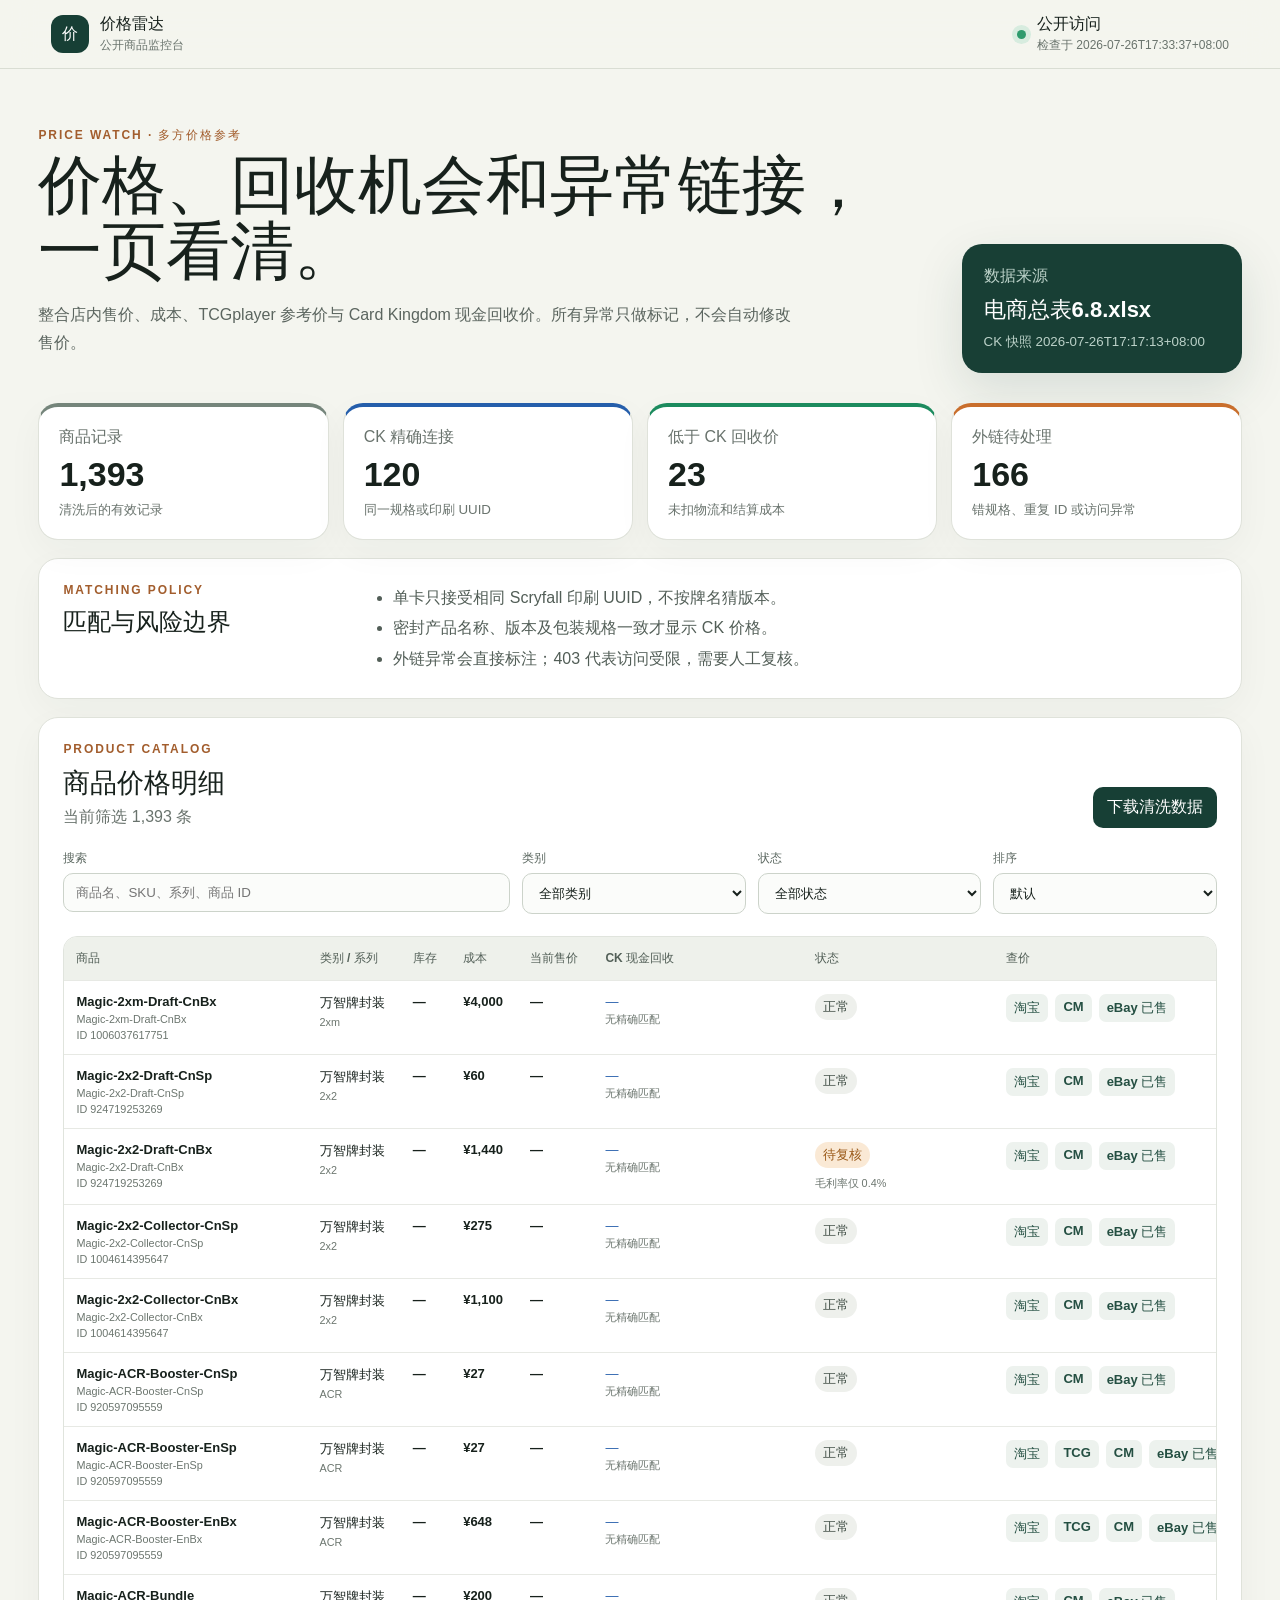
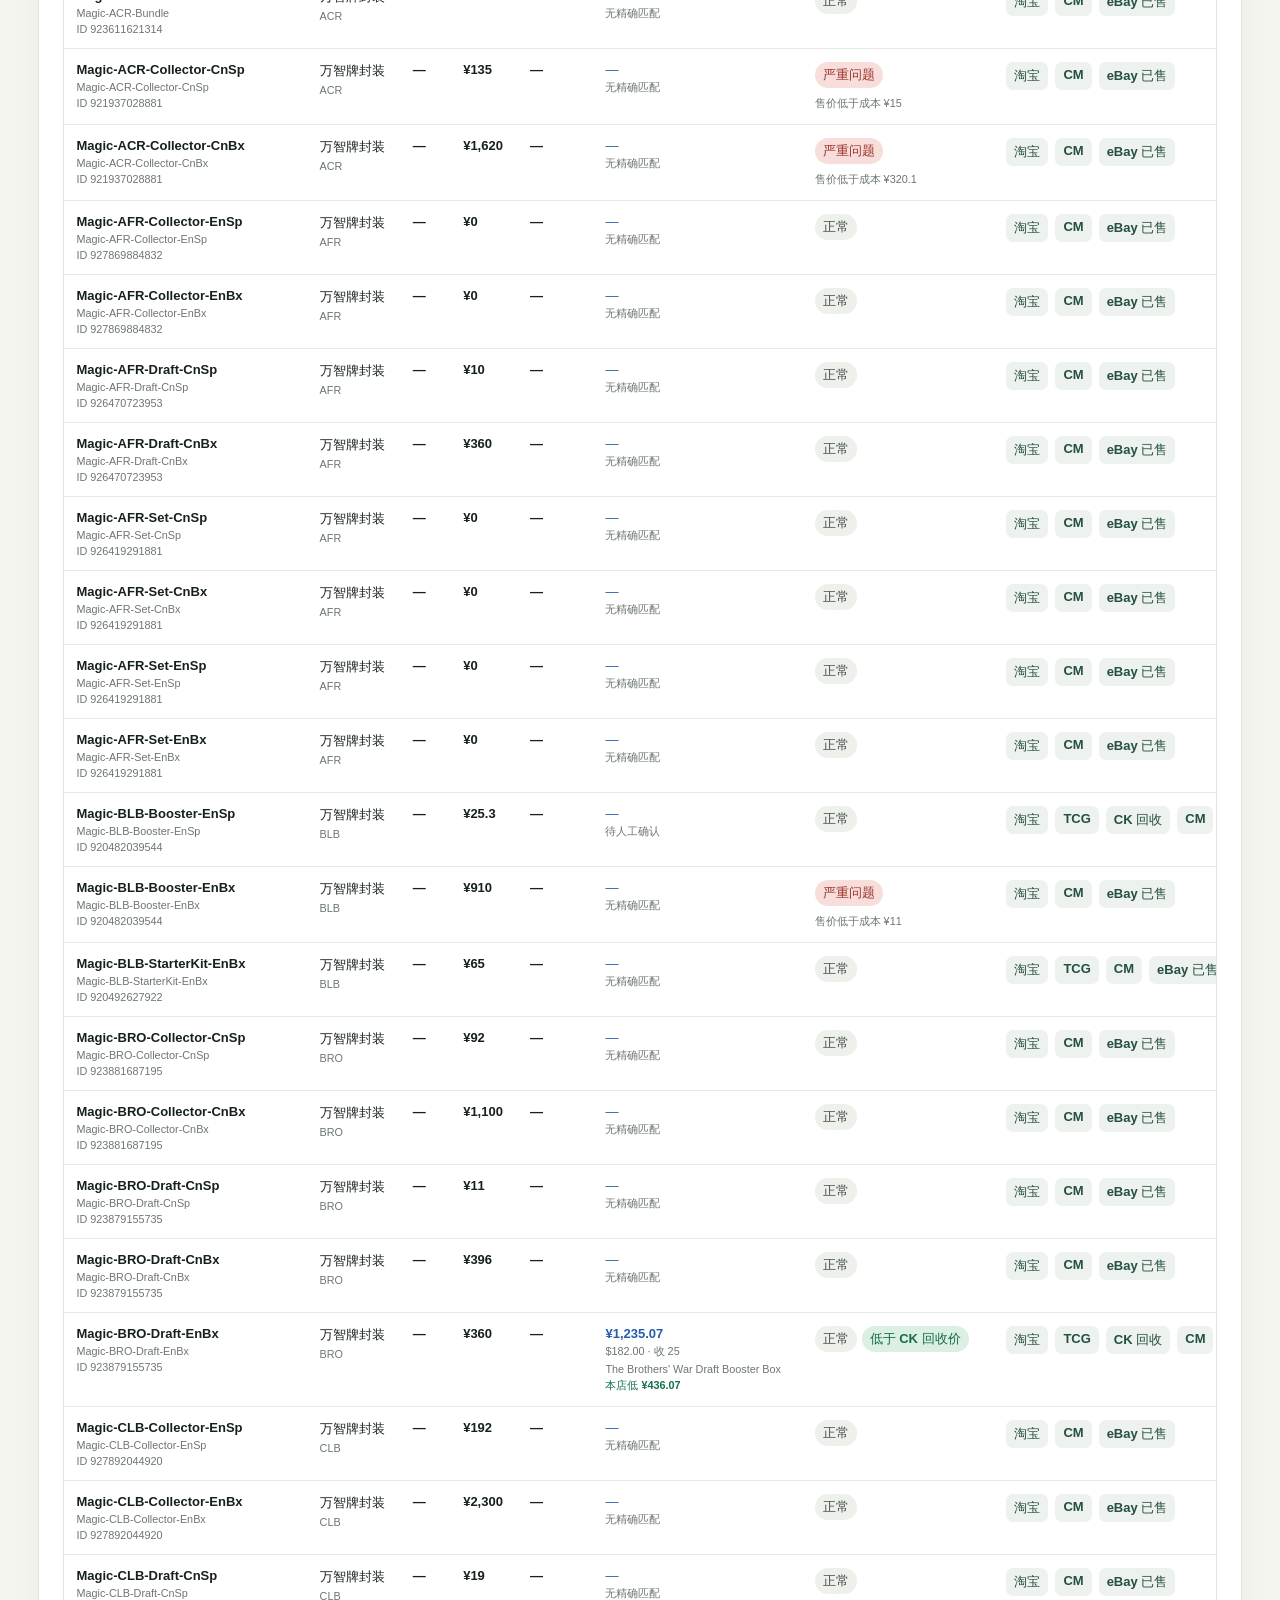
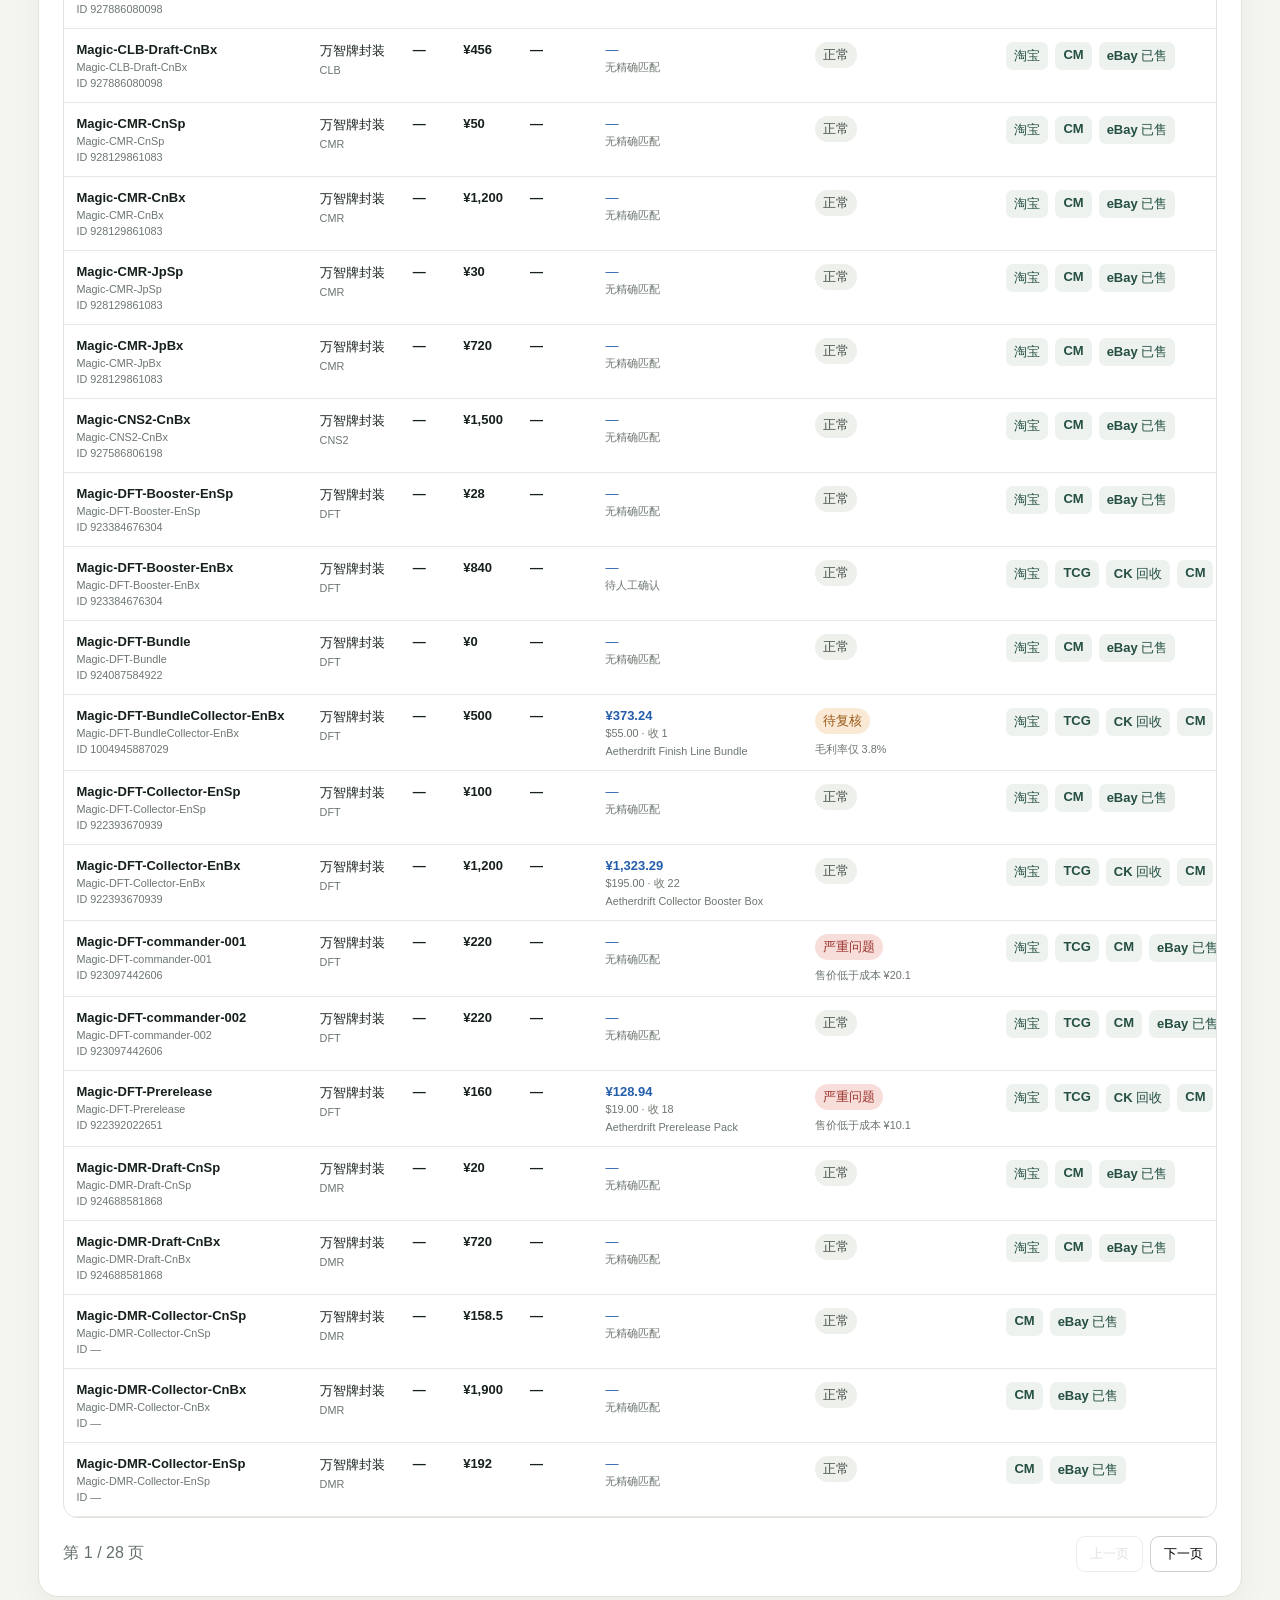
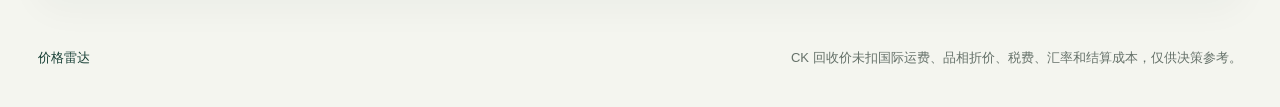
==== price-radar/index.html @ 2ee70a0c "Publish public ecommerce price radar" ====
<!doctype html>
<html lang="zh-CN">
<head>
  <meta charset="utf-8">
  <meta name="viewport" content="width=device-width, initial-scale=1">
  <meta name="description" content="公开的电商商品价格、CK 回收价与外链异常监控台">
  <title>价格雷达｜电商商品监控台</title>
  <link rel="stylesheet" href="./styles.css?v=20260726-1">
</head>
<body>
  <header class="topbar">
    <a class="brand" href="#top"><span class="brand-mark">价</span><span><b>价格雷达</b><small>公开商品监控台</small></span></a>
    <div class="sync-state"><span class="pulse"></span><span><b>公开访问</b><small id="checkedAt">正在载入数据</small></span></div>
  </header>

  <main id="top">
    <section class="hero">
      <div><p class="eyebrow">PRICE WATCH · 多方价格参考</p><h1>价格、回收机会和异常链接，一页看清。</h1><p>整合店内售价、成本、TCGplayer 参考价与 Card Kingdom 现金回收价。所有异常只做标记，不会自动修改售价。</p></div>
      <aside><span>数据来源</span><b id="sourceFile">电商总表</b><small id="ckTime">CK 数据载入中</small></aside>
    </section>

    <section class="kpis" aria-label="价格概览">
      <article><span>商品记录</span><strong id="productCount">—</strong><small>清洗后的有效记录</small></article>
      <article class="ck"><span>CK 精确连接</span><strong id="ckExact">—</strong><small>同一规格或印刷 UUID</small></article>
      <article class="opportunity"><span>低于 CK 回收价</span><strong id="ckBelow">—</strong><small>未扣物流和结算成本</small></article>
      <article class="warning"><span>外链待处理</span><strong id="linkIssues">—</strong><small>错规格、重复 ID 或访问异常</small></article>
    </section>

    <section class="notes panel">
      <div><p class="eyebrow">MATCHING POLICY</p><h2>匹配与风险边界</h2></div>
      <ul><li><b>单卡</b>只接受相同 Scryfall 印刷 UUID，不按牌名猜版本。</li><li><b>密封产品</b>名称、版本及包装规格一致才显示 CK 价格。</li><li><b>外链异常</b>会直接标注；403 代表访问受限，需要人工复核。</li></ul>
    </section>

    <section class="catalog panel">
      <div class="catalog-head"><div><p class="eyebrow">PRODUCT CATALOG</p><h2>商品价格明细</h2><span id="resultCount">正在载入</span></div><a class="download" href="./data/products.csv" download>下载清洗数据</a></div>
      <div class="filters">
        <label class="search"><span>搜索</span><input id="search" type="search" placeholder="商品名、SKU、系列、商品 ID"></label>
        <label><span>类别</span><select id="category"><option value="">全部类别</option></select></label>
        <label><span>状态</span><select id="status"><option value="">全部状态</option><option value="below-ck">低于 CK 回收价</option><option value="ck-exact">CK 精确连接</option><option value="link-issue">外链有问题</option><option value="critical">严重问题</option><option value="review">待复核</option><option value="below-external">低于外网价</option></select></label>
        <label><span>排序</span><select id="sort"><option value="default">默认</option><option value="ck-gap">CK 价差从高到低</option><option value="price-desc">售价从高到低</option><option value="price-asc">售价从低到高</option><option value="stock">库存从高到低</option></select></label>
      </div>
      <div class="table-wrap"><table><thead><tr><th>商品</th><th>类别 / 系列</th><th>库存</th><th>成本</th><th>当前售价</th><th>CK 现金回收</th><th>状态</th><th>查价</th></tr></thead><tbody id="rows"><tr><td colspan="8" class="empty">正在整理商品数据…</td></tr></tbody></table></div>
      <div class="pagination"><span id="pageInfo">第 1 / 1 页</span><div><button id="prev" type="button">上一页</button><button id="next" type="button">下一页</button></div></div>
    </section>
  </main>

  <footer><b>价格雷达</b><span>CK 回收价未扣国际运费、品相折价、税费、汇率和结算成本，仅供决策参考。</span></footer>
  <script src="./app.js?v=20260726-1" defer></script>
</body>
</html>
---- price-radar/styles.css ----
:root{font-family:Inter,"PingFang SC","Microsoft YaHei",sans-serif;color:#17211c;background:#f4f5ef;font-synthesis:none}*{box-sizing:border-box}html{scroll-behavior:smooth}body{margin:0}a{color:inherit}.topbar{position:sticky;top:0;z-index:10;display:flex;justify-content:space-between;align-items:center;padding:14px max(4vw,24px);background:rgba(244,245,239,.94);backdrop-filter:blur(16px);border-bottom:1px solid #d9ddd3}.brand,.sync-state{display:flex;align-items:center;gap:11px;text-decoration:none}.brand-mark{display:grid;place-items:center;width:38px;height:38px;border-radius:12px;background:#173f35;color:#fff;font-weight:800}.brand b,.brand small,.sync-state b,.sync-state small{display:block}.brand small,.sync-state small{color:#6a746d;font-size:12px;margin-top:2px}.pulse{width:9px;height:9px;border-radius:50%;background:#2e9b6d;box-shadow:0 0 0 5px #d7ecdf}main,footer{width:min(1540px,94vw);margin:auto}.hero{display:grid;grid-template-columns:minmax(0,1fr) 280px;gap:28px;align-items:end;padding:58px 0 30px}.eyebrow{margin:0 0 9px;color:#a25d2d;font-size:12px;letter-spacing:.16em;font-weight:800}.hero h1{font-size:clamp(34px,5vw,68px);line-height:1.03;max-width:900px;margin:0}.hero p:not(.eyebrow){max-width:760px;color:#5b655f;line-height:1.75}.hero aside{padding:22px;border-radius:20px;background:#183f35;color:#fff;box-shadow:0 18px 50px #183f3520}.hero aside span,.hero aside small{display:block;color:#bcd2c9}.hero aside b{display:block;font-size:22px;margin:8px 0}.kpis{display:grid;grid-template-columns:repeat(4,1fr);gap:14px;margin-bottom:18px}.kpis article,.panel{background:#fff;border:1px solid #dfe2da;border-radius:20px;box-shadow:0 12px 36px #20342b0a}.kpis article{padding:20px;border-top:4px solid #75857b}.kpis article.ck{border-top-color:#255eab}.kpis article.opportunity{border-top-color:#1c8b5e}.kpis article.warning{border-top-color:#c96e2c}.kpis span,.kpis small{display:block;color:#69736d}.kpis strong{display:block;font-size:34px;margin:7px 0}.notes{display:grid;grid-template-columns:280px 1fr;gap:30px;padding:24px;margin-bottom:18px}.notes h2,.catalog h2{margin:0}.notes ul{margin:0;padding-left:20px;line-height:1.9;color:#525e57}.catalog{padding:24px;margin-bottom:28px}.catalog-head{display:flex;justify-content:space-between;align-items:end}.catalog-head h2{font-size:27px}.catalog-head span{display:block;color:#69736d;margin-top:6px}.download{padding:10px 14px;border-radius:10px;background:#173f35;color:#fff;text-decoration:none;font-weight:700}.filters{display:grid;grid-template-columns:2fr repeat(3,1fr);gap:12px;margin:22px 0}.filters label span{display:block;font-size:12px;font-weight:700;margin:0 0 6px;color:#5c6861}.filters input,.filters select{width:100%;padding:11px 12px;border:1px solid #ccd3ca;border-radius:10px;background:#fbfcfa;color:#17211c}.table-wrap{overflow:auto;border:1px solid #e0e4dd;border-radius:14px}table{border-collapse:collapse;width:100%;min-width:1260px}th,td{padding:13px 12px;border-bottom:1px solid #e7e9e4;text-align:left;vertical-align:top}th{position:sticky;top:0;background:#eef1eb;font-size:12px;color:#536058;white-space:nowrap}td{font-size:13px}td strong,td small{display:block}td small{color:#6c766f;margin-top:4px}.money{font-variant-numeric:tabular-nums;font-weight:750}.ck-price{color:#255eab}.gap{color:#13724b!important;font-weight:750}.bad{color:#ad3c32!important}.badge{display:inline-block!important;width:max-content;padding:4px 8px;border-radius:999px;background:#eef0ec;color:#445149!important;font-weight:700;margin:0 5px 5px 0!important}.badge.danger{background:#f8dedb;color:#9b332b!important}.badge.review{background:#fae9d5;color:#995817!important}.badge.opportunity{background:#dcefe5;color:#176d49!important}.links{display:flex;gap:7px;flex-wrap:wrap}.links a{padding:5px 8px;border-radius:7px;background:#edf2ee;color:#244f42;font-weight:700;text-decoration:none}.pagination{display:flex;justify-content:space-between;align-items:center;margin-top:18px;color:#647069}.pagination button{border:1px solid #cbd2ca;border-radius:9px;background:#fff;padding:8px 13px;margin-left:7px}.pagination button:disabled{opacity:.4}.empty{text-align:center;padding:42px;color:#68736c}footer{display:flex;justify-content:space-between;gap:24px;padding:24px 0 40px;color:#657169;font-size:13px}footer b{color:#173f35}@media(max-width:900px){.hero{grid-template-columns:1fr;padding-top:34px}.kpis{grid-template-columns:repeat(2,1fr)}.notes{grid-template-columns:1fr}.filters{grid-template-columns:1fr 1fr}}@media(max-width:560px){.sync-state b{font-size:13px}.sync-state small{display:none}.kpis,.filters{grid-template-columns:1fr}.catalog-head,footer{align-items:flex-start;flex-direction:column}.catalog{padding:15px}.hero h1{font-size:38px}}
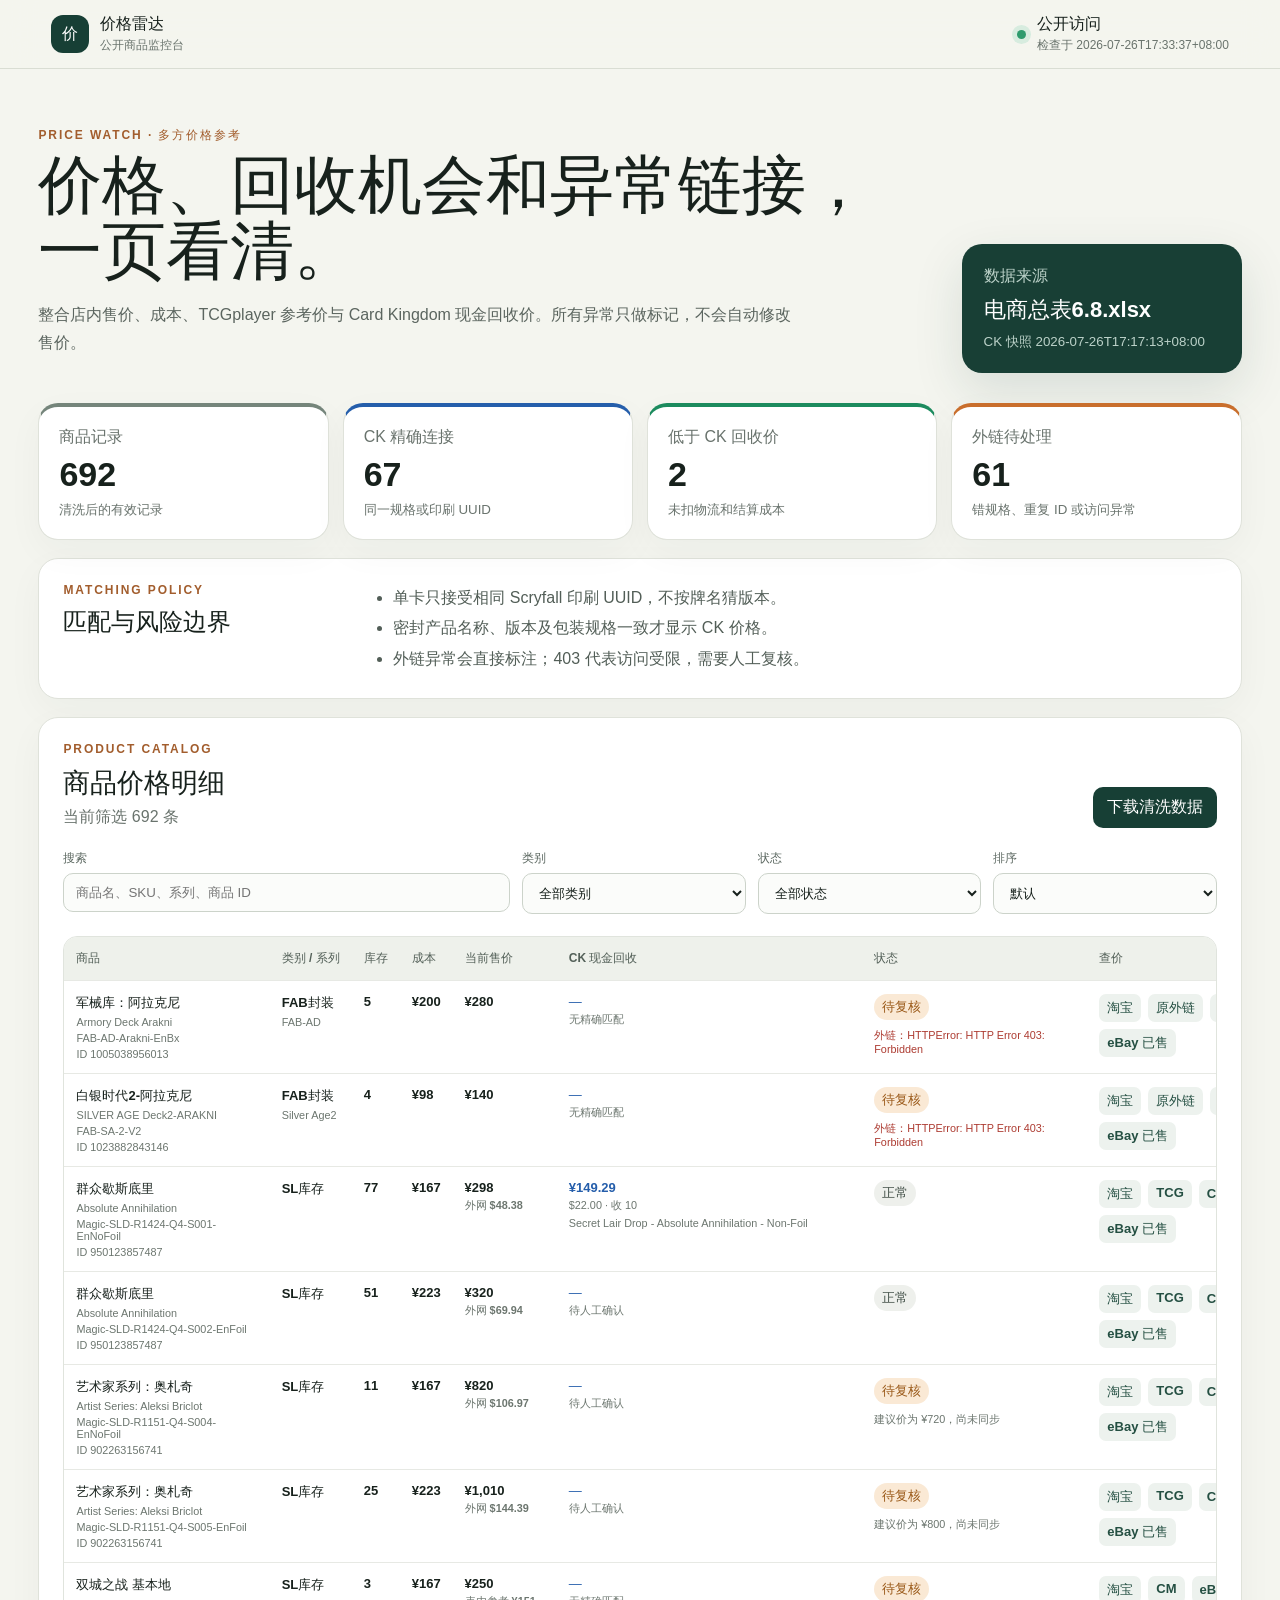
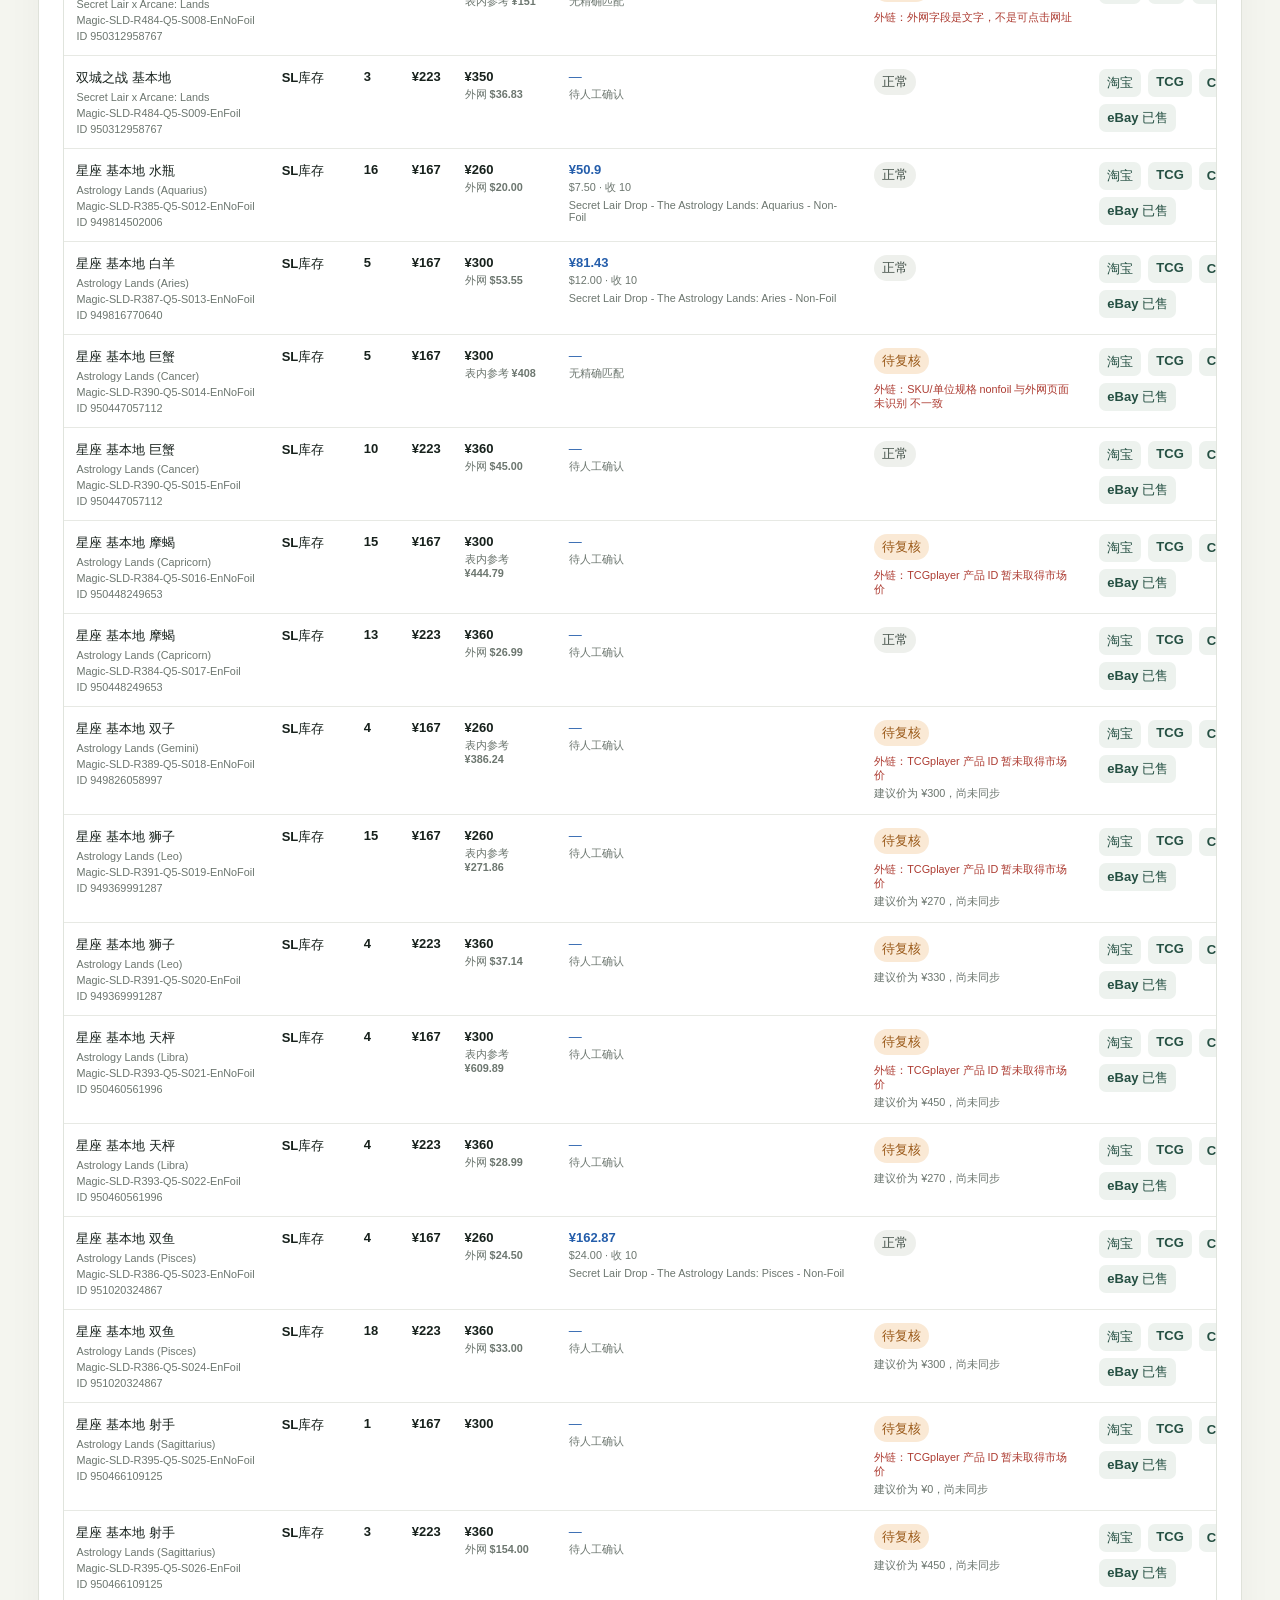
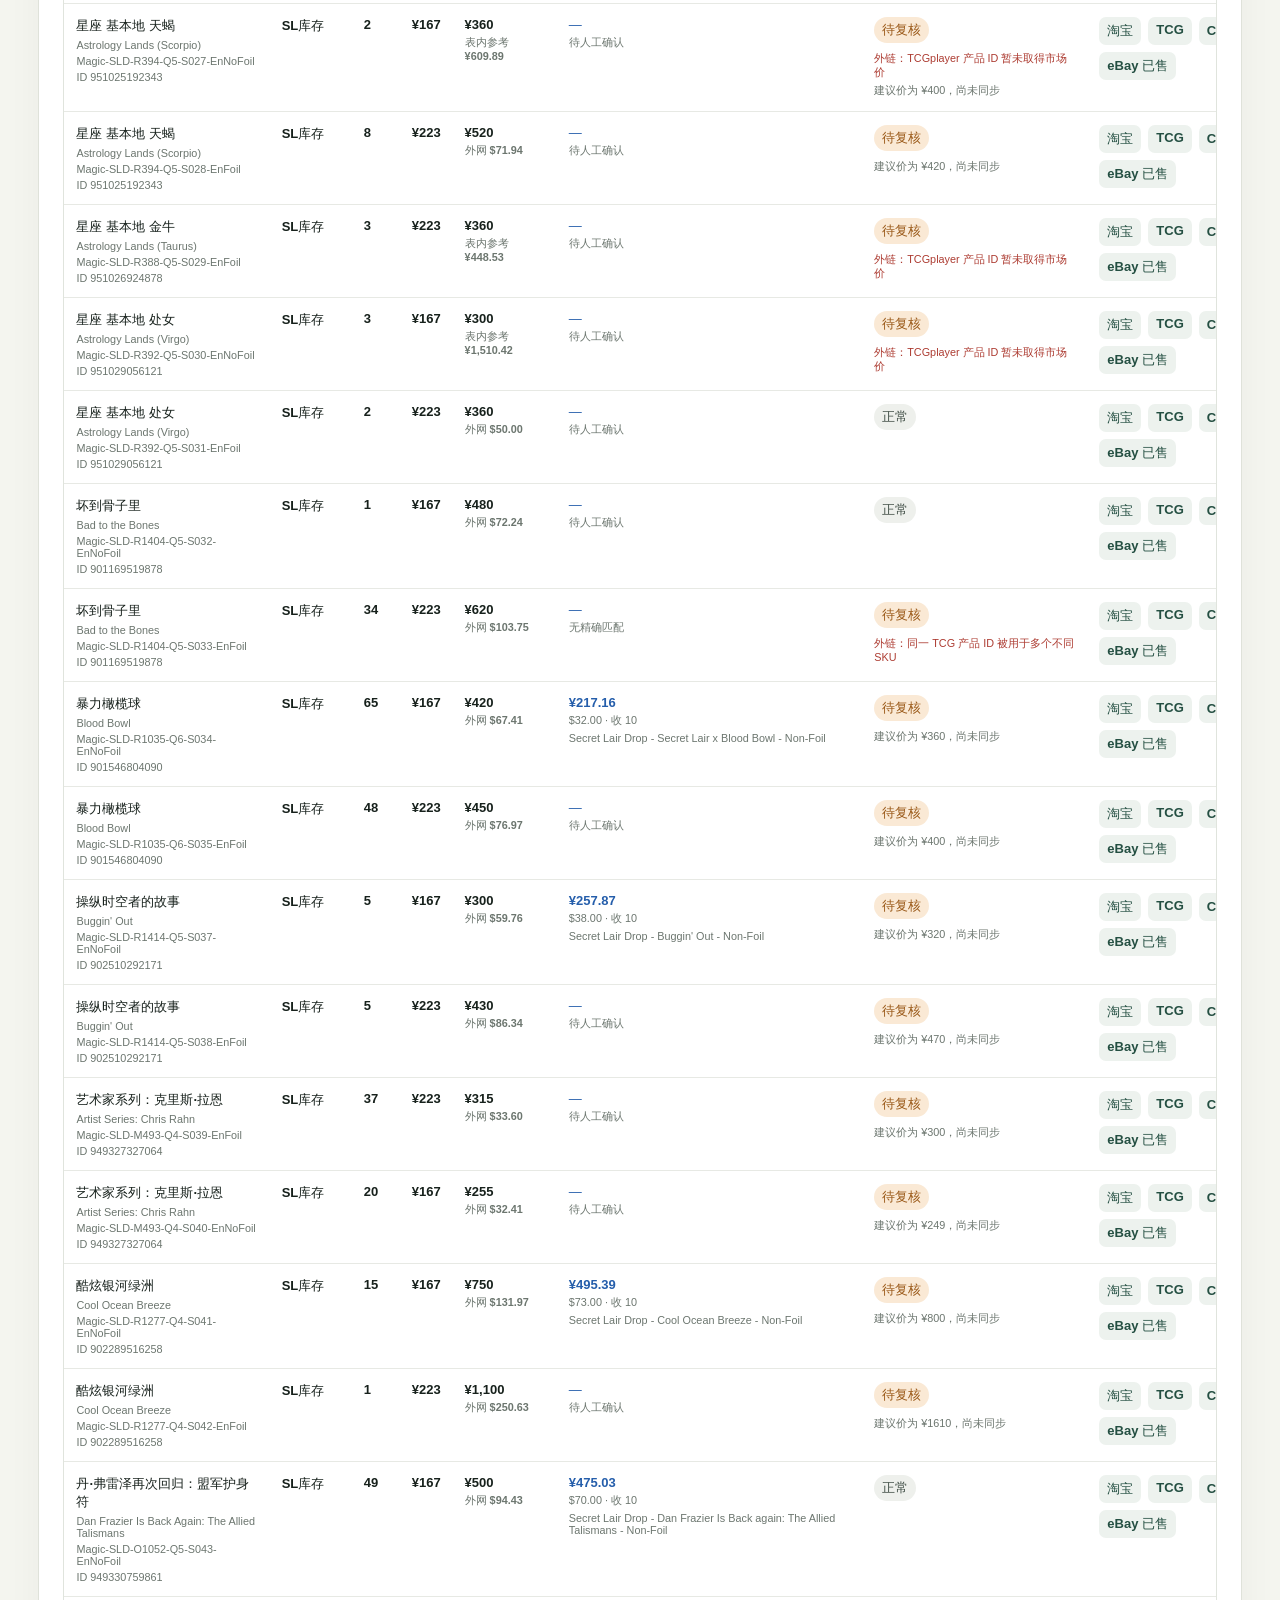
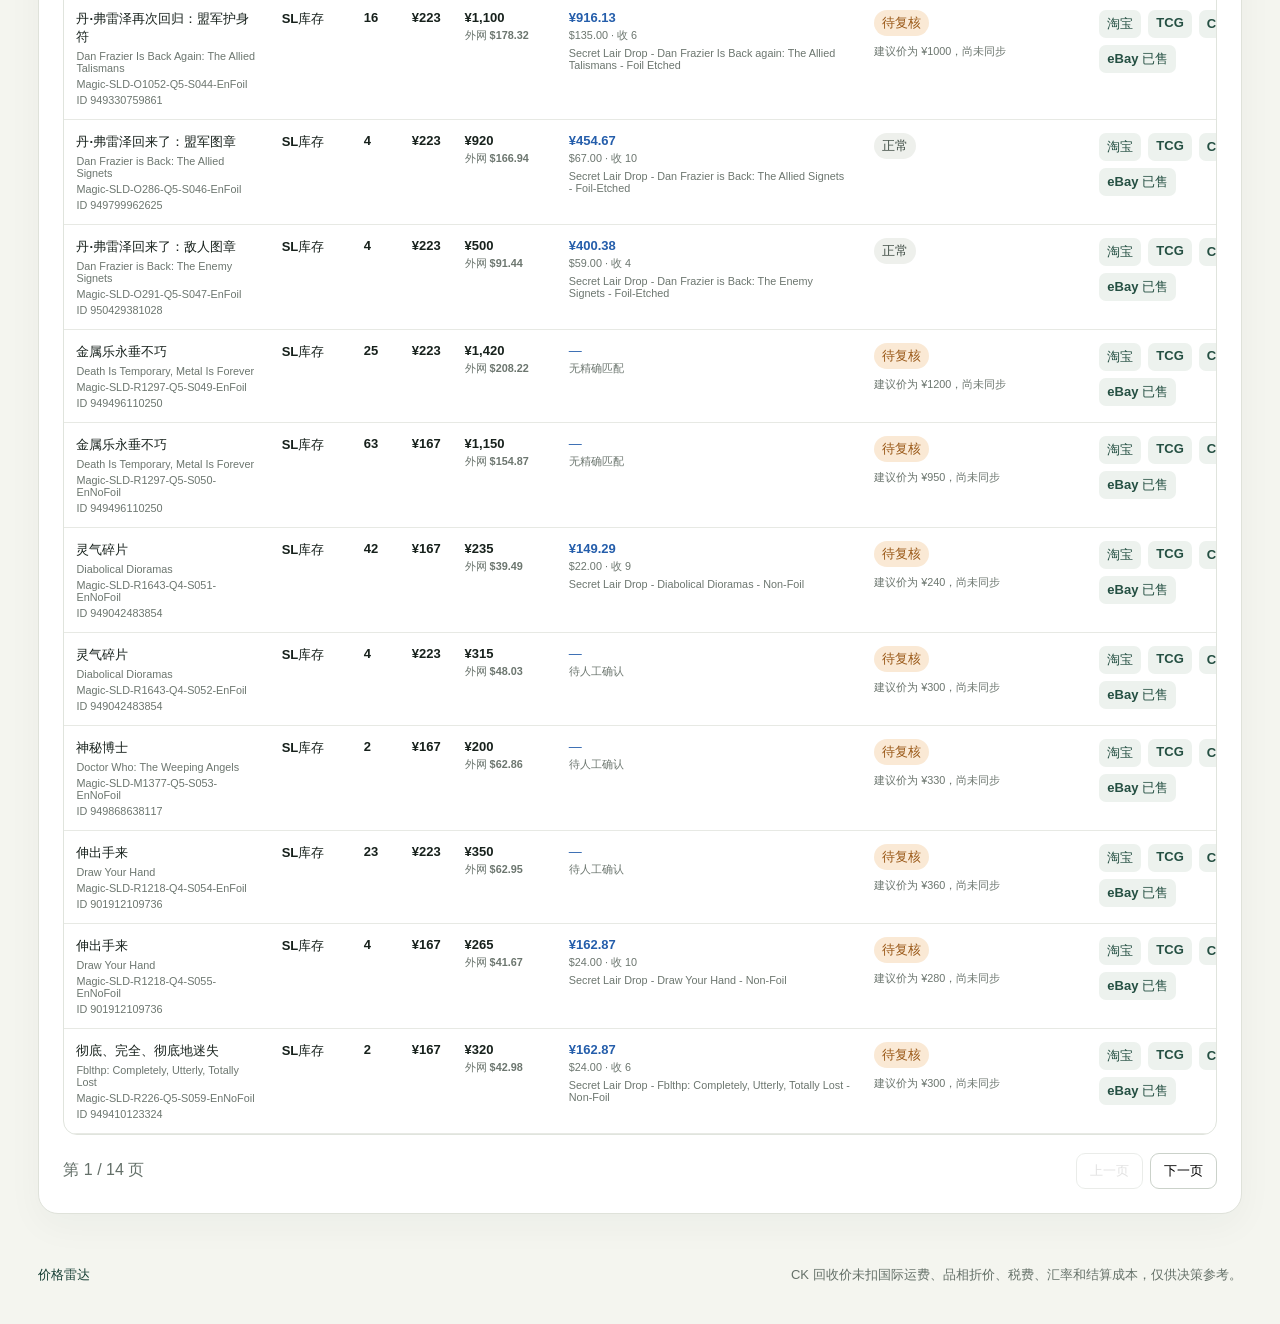
==== commit 9bffd7e5: "Hide empty inventory and restore Chinese names" ====
--- a/price-radar/index.html
+++ b/price-radar/index.html
@@ -5,7 +5,7 @@
   <meta name="viewport" content="width=device-width, initial-scale=1">
   <meta name="description" content="公开的电商商品价格、CK 回收价与外链异常监控台">
   <title>价格雷达｜电商商品监控台</title>
-  <link rel="stylesheet" href="./styles.css?v=20260726-1">
+  <link rel="stylesheet" href="./styles.css?v=20260726-2">
 </head>
 <body>
   <header class="topbar">
@@ -45,6 +45,6 @@
   </main>
 
   <footer><b>价格雷达</b><span>CK 回收价未扣国际运费、品相折价、税费、汇率和结算成本，仅供决策参考。</span></footer>
-  <script src="./app.js?v=20260726-1" defer></script>
+  <script src="./app.js?v=20260726-2" defer></script>
 </body>
 </html>
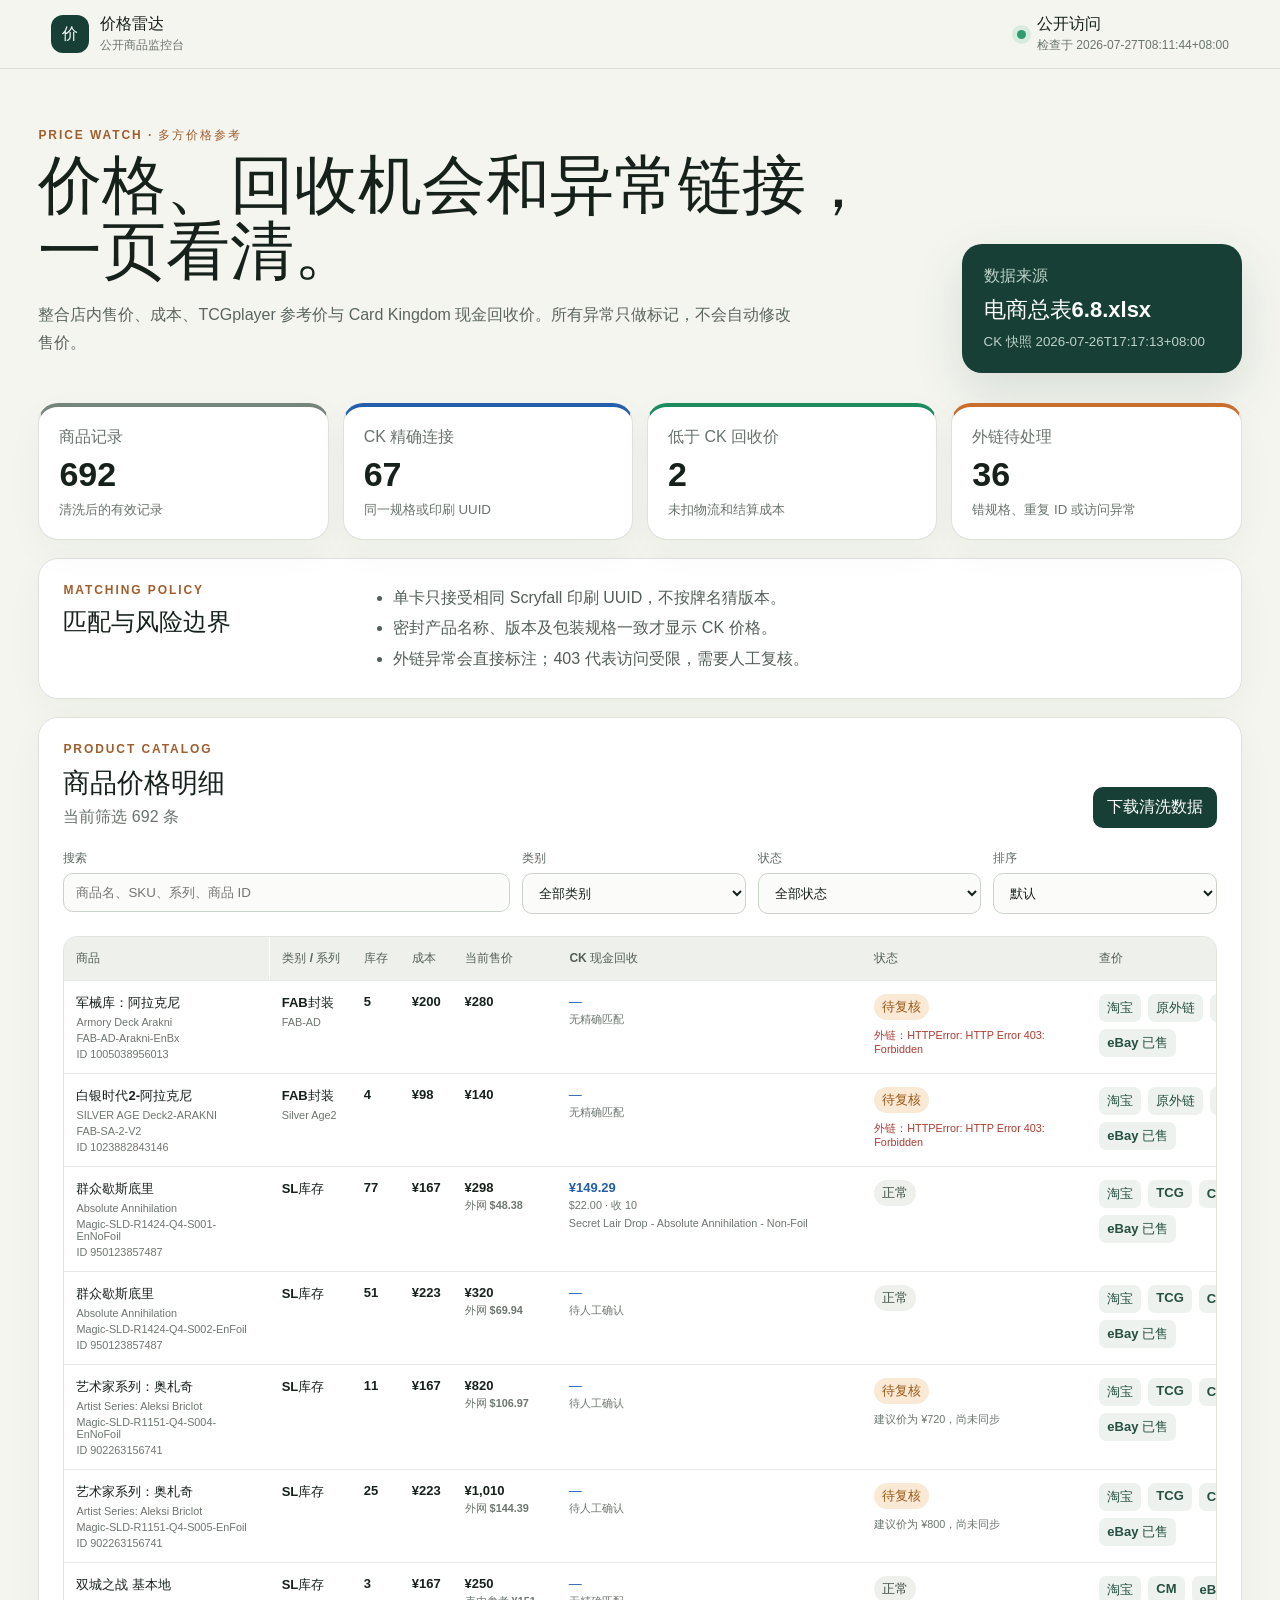
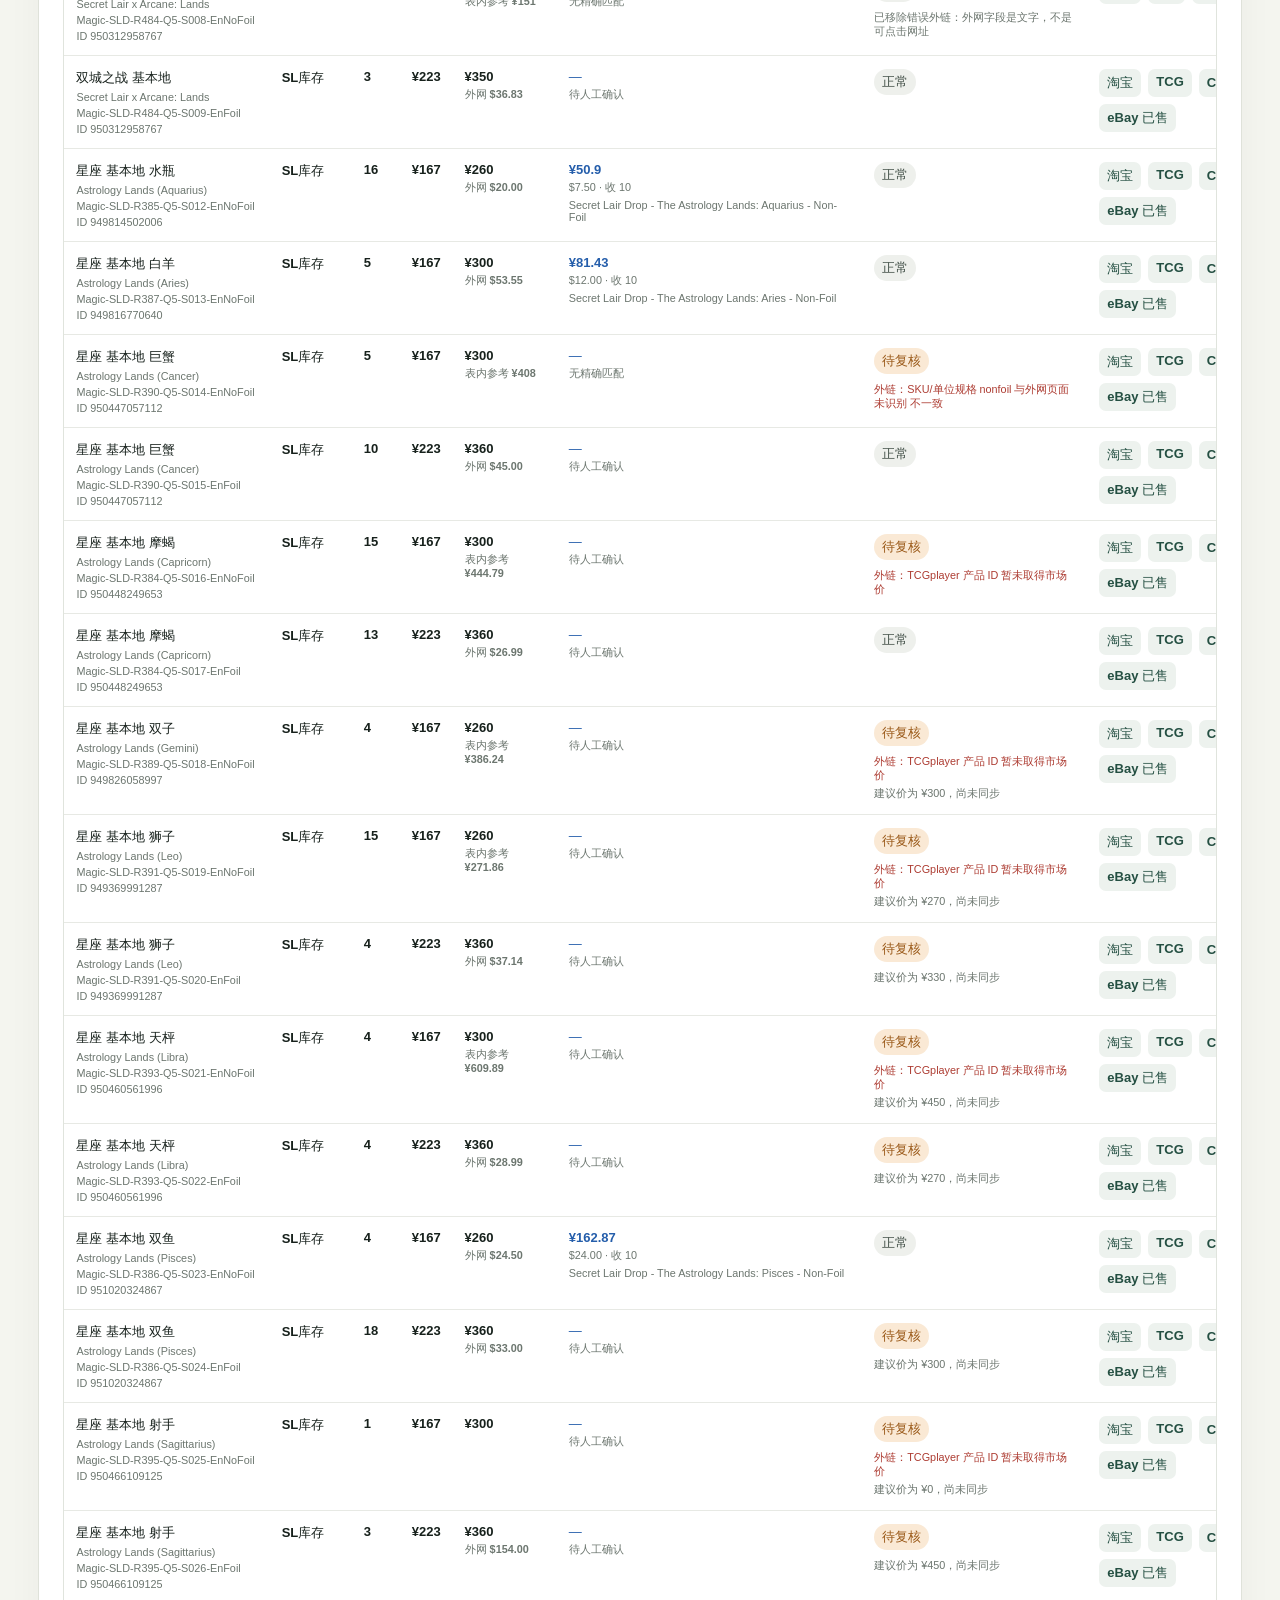
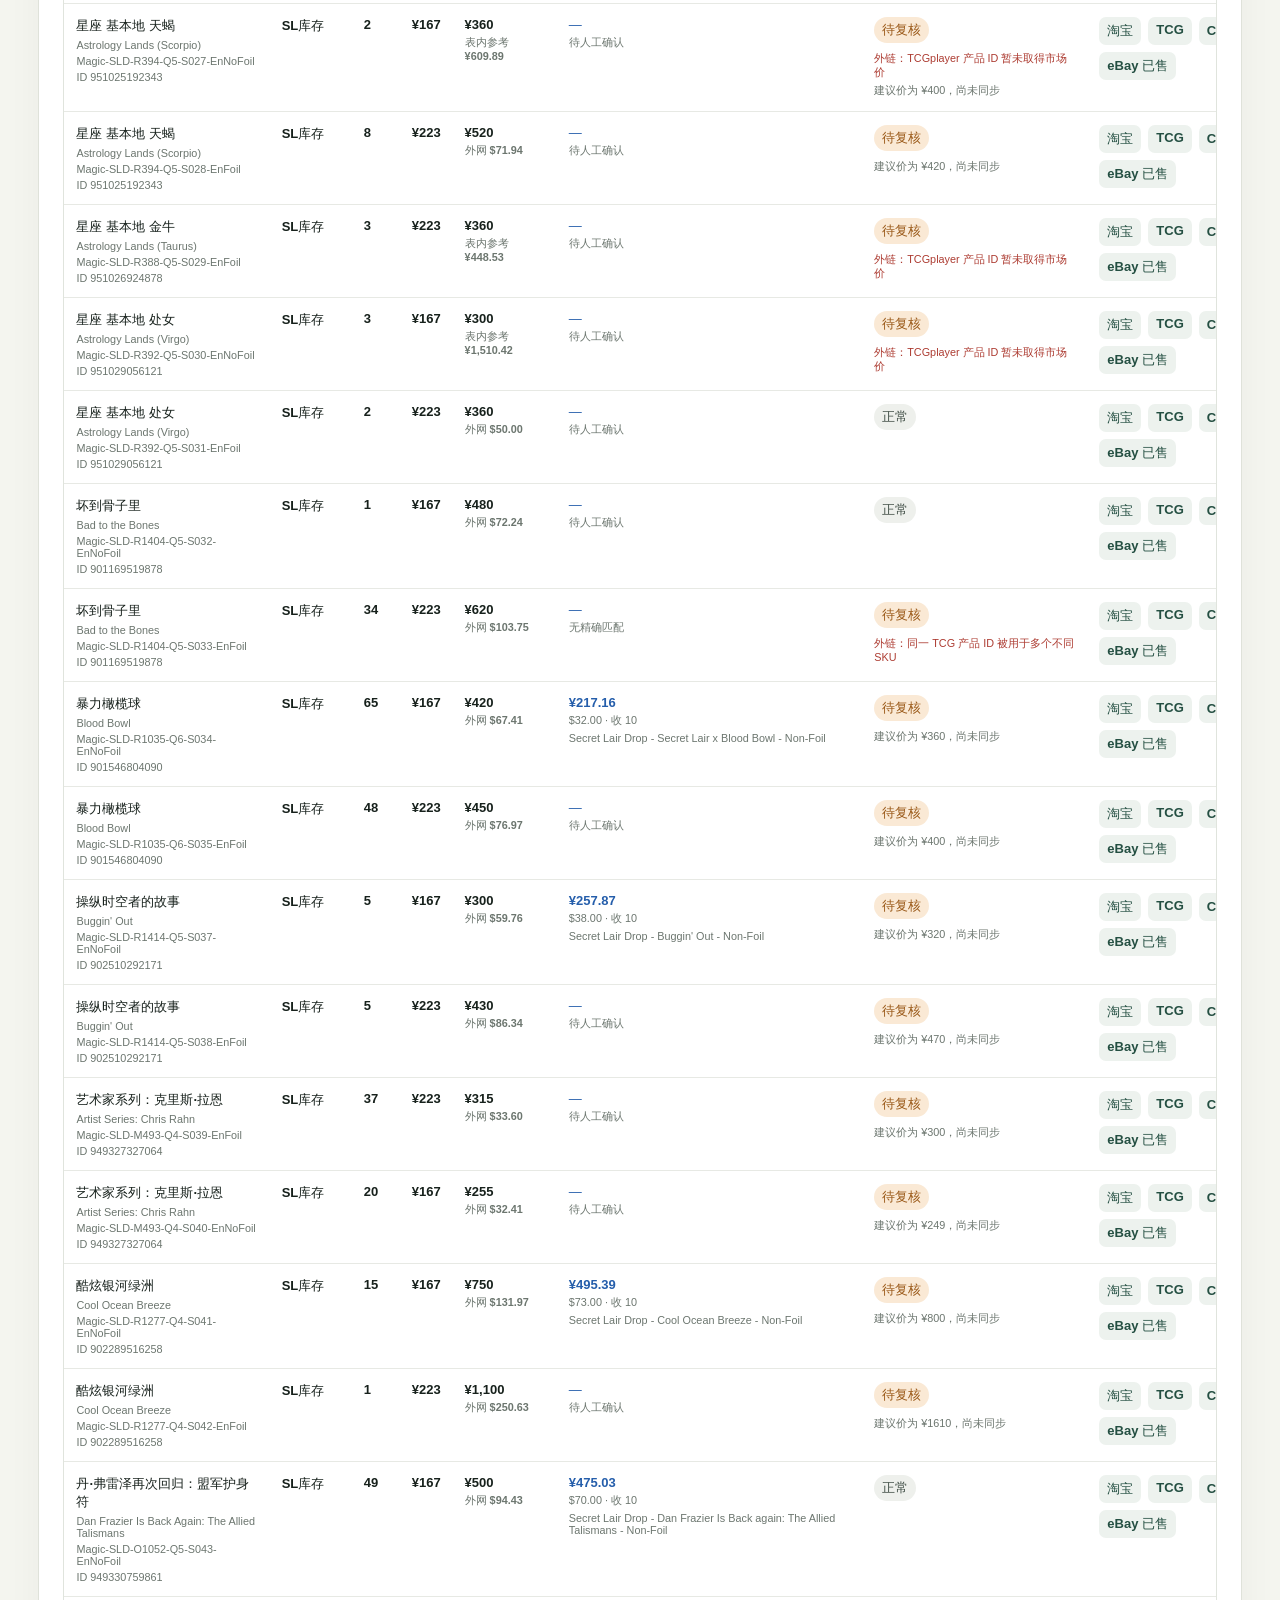
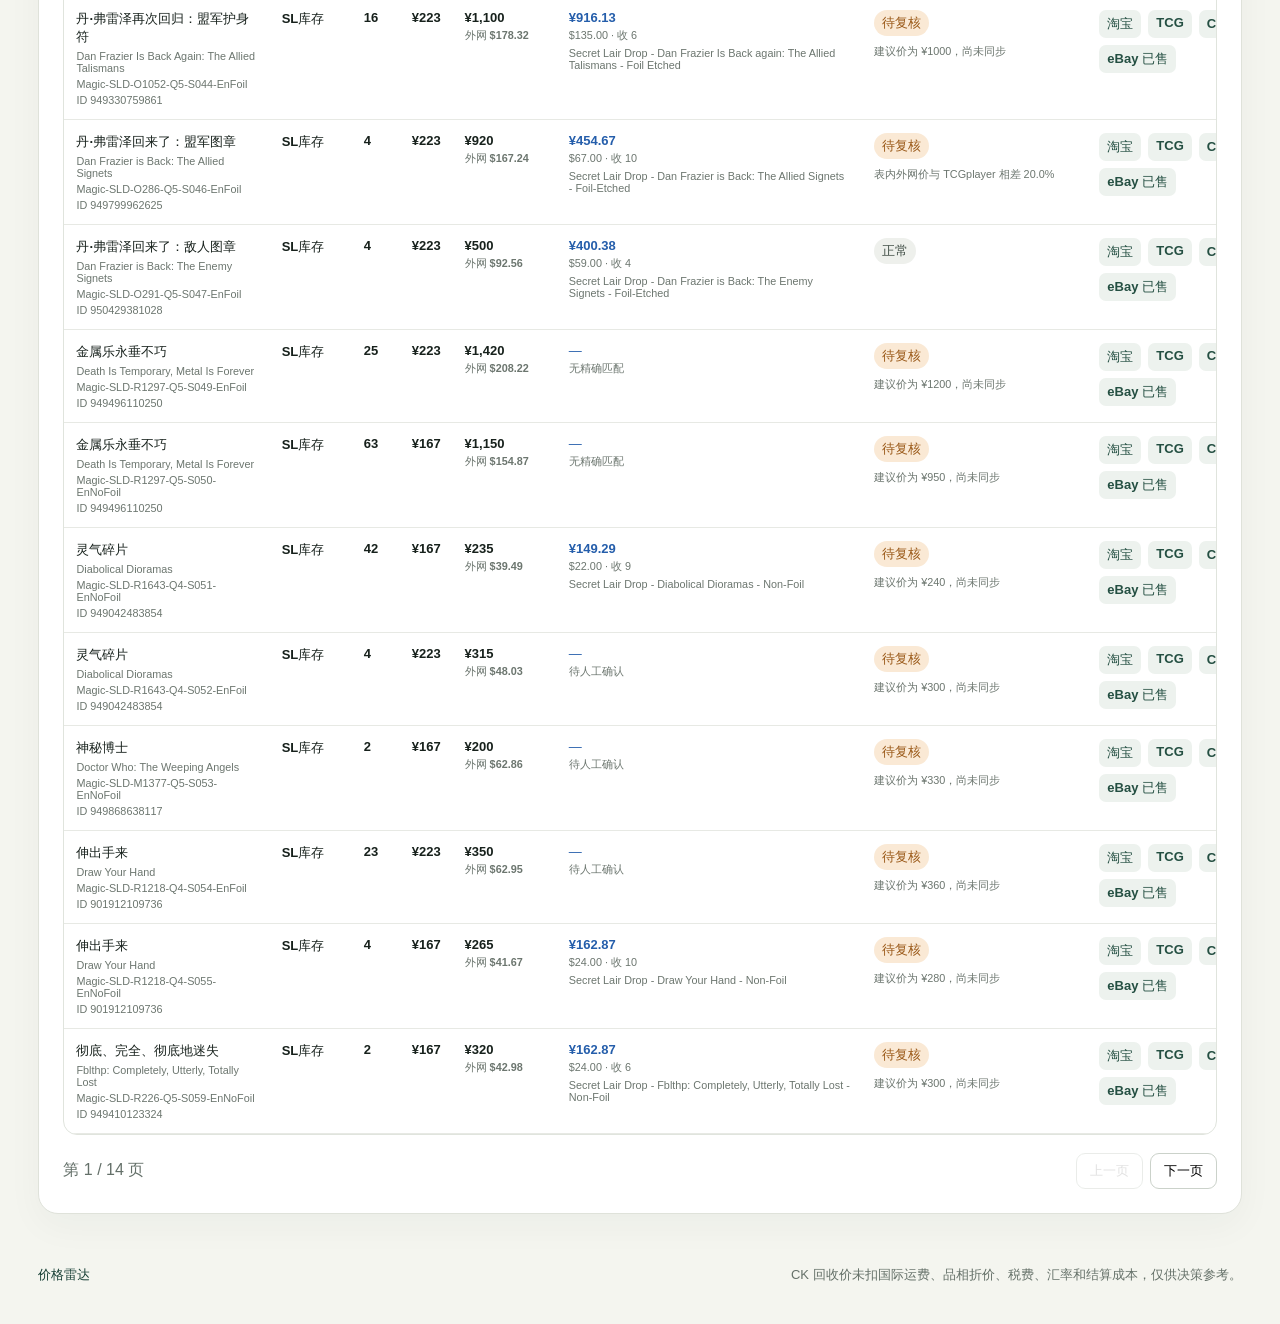
==== commit 1bbd7169: "Auto-fix deterministic external link errors" ====
--- a/price-radar/index.html
+++ b/price-radar/index.html
@@ -5,7 +5,7 @@
   <meta name="viewport" content="width=device-width, initial-scale=1">
   <meta name="description" content="公开的电商商品价格、CK 回收价与外链异常监控台">
   <title>价格雷达｜电商商品监控台</title>
-  <link rel="stylesheet" href="./styles.css?v=20260726-2">
+  <link rel="stylesheet" href="./styles.css?v=20260727-1">
 </head>
 <body>
   <header class="topbar">
@@ -45,6 +45,6 @@
   </main>
 
   <footer><b>价格雷达</b><span>CK 回收价未扣国际运费、品相折价、税费、汇率和结算成本，仅供决策参考。</span></footer>
-  <script src="./app.js?v=20260726-2" defer></script>
+  <script src="./app.js?v=20260727-1" defer></script>
 </body>
 </html>
